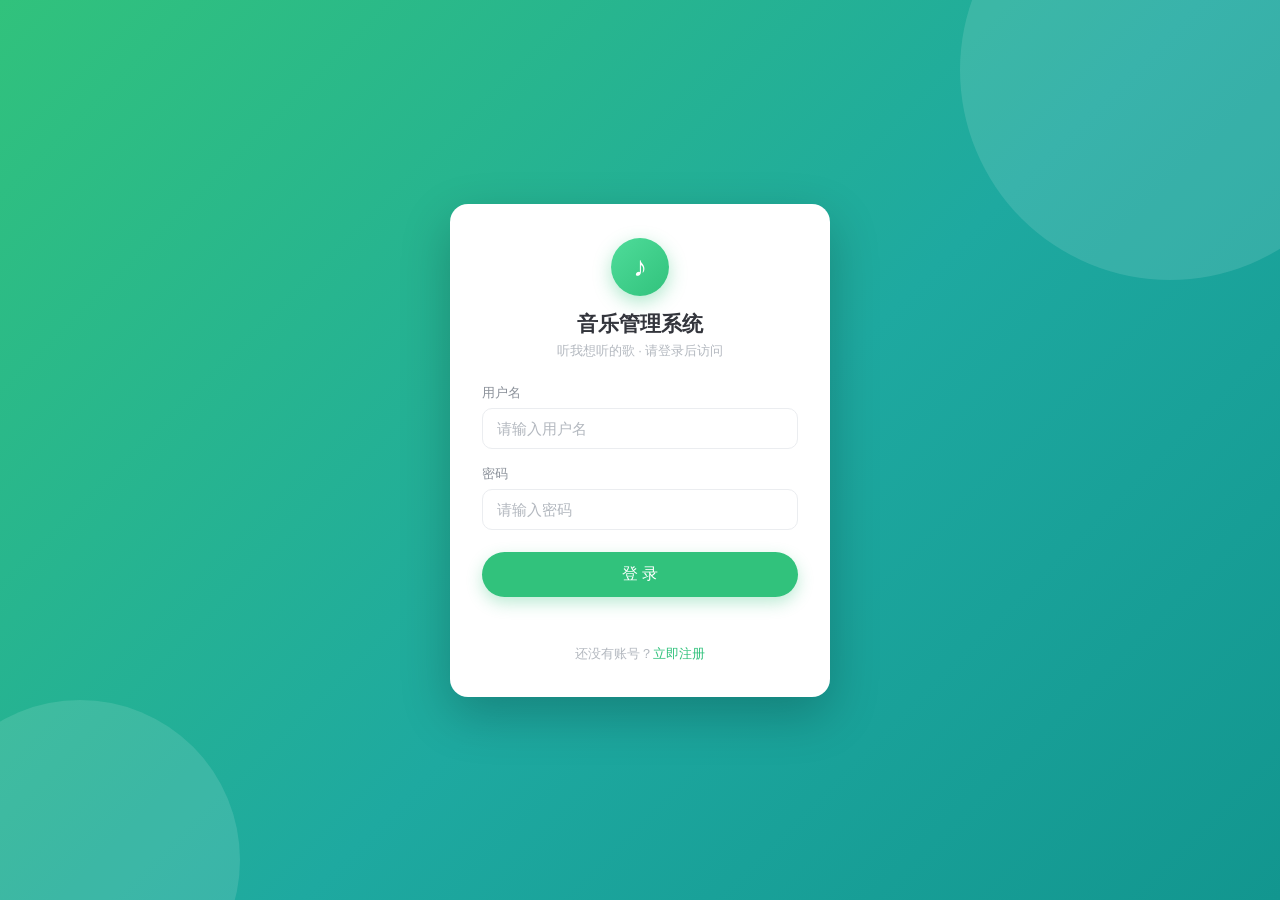
==== music/src/main/resources/static/login.html @ b978e139 "Initial commit" ====
<!DOCTYPE html>
<html lang="zh-CN">
<head>
  <meta charset="UTF-8">
  <meta name="viewport" content="width=device-width, initial-scale=1.0">
  <title>登录 · 音乐管理</title>
  <link rel="stylesheet" href="css/qqmusic.css">
  <style>
    .field { margin-bottom: 16px; }
  </style>
</head>
<body class="qm-auth">
  <div class="auth-card">
    <div class="logo">♪</div>
    <h1>音乐管理系统</h1>
    <div class="sub">听我想听的歌 · 请登录后访问</div>

    <div class="field">
      <label>用户名</label>
      <input id="name" autocomplete="username" placeholder="请输入用户名" />
    </div>
    <div class="field">
      <label>密码</label>
      <input id="password" type="password" autocomplete="current-password" placeholder="请输入密码" />
    </div>
    <button class="primary" id="btn" onclick="doLogin()">登 录</button>
    <div class="err" id="err"></div>

    <div class="foot">还没有账号？<a href="register.html">立即注册</a></div>
  </div>

  <script>
    const API = "/user";

    function setErr(msg) { document.getElementById("err").textContent = msg || ""; }

    async function doLogin() {
      const name = document.getElementById("name").value.trim();
      const password = document.getElementById("password").value;
      if (!name) return setErr("请输入用户名");
      if (!password) return setErr("请输入密码");

      const btn = document.getElementById("btn");
      btn.disabled = true; btn.textContent = "登录中…"; setErr("");

      try {
        const body = new URLSearchParams({ name, password });
        const r = await fetch(`${API}/login`, {
          method: "POST",
          headers: { "Content-Type": "application/x-www-form-urlencoded" },
          body
        });
        const data = await r.json();
        if (data.success) {
          sessionStorage.setItem("musicUser", name);
          location.replace("music.html");
        } else {
          setErr(data.errorMessage || "用户名或密码错误");
          btn.disabled = false; btn.textContent = "登 录";
        }
      } catch (e) {
        setErr("请求失败：" + e.message);
        btn.disabled = false; btn.textContent = "登 录";
      }
    }

    // 已登录则直接进入
    if (sessionStorage.getItem("musicUser")) location.replace("music.html");

    // 回车登录
    ["name", "password"].forEach(id =>
      document.getElementById(id).addEventListener("keydown", e => { if (e.key === "Enter") doLogin(); }));
  </script>
</body>
</html>
---- music/src/main/resources/static/css/qqmusic.css ----
/* ==========================================================================
   QQ 音乐风格主题 · 全站共用样式
   页面通过 <link rel="stylesheet" href="css/qqmusic.css"> 引入，
   仅保留页面独有的样式在各自的 <style> 中。
   ========================================================================== */

:root {
  --qm-green: #31c27c;          /* 主色：QQ 音乐绿 */
  --qm-green-dark: #26a768;
  --qm-green-soft: #eaf9f1;     /* 绿色浅底（标签 / 选中态） */
  --qm-bg: #f5f6f7;             /* 页面底色 */
  --qm-card: #ffffff;
  --qm-text: #33353c;
  --qm-text-2: #8a9099;         /* 次级文字 */
  --qm-text-3: #b3b8bf;         /* 占位 / 弱化文字 */
  --qm-border: #ebedf0;
  --qm-hover: #f7f8fa;
  --qm-red: #ff5252;            /* 危险 / 红心 */
  --qm-red-soft: #fff0f0;
  --qm-gold: #ffb422;
  --qm-side-w: 216px;
  --qm-radius: 12px;
  --qm-shadow: 0 2px 12px rgba(0, 0, 0, .05);
}

* { box-sizing: border-box; margin: 0; padding: 0; }

body {
  font-family: -apple-system, BlinkMacSystemFont, "PingFang SC", "Hiragino Sans GB",
               "Microsoft YaHei", "Segoe UI", sans-serif;
  background: var(--qm-bg);
  color: var(--qm-text);
  font-size: 14px;
  -webkit-font-smoothing: antialiased;
}

a { color: var(--qm-green); text-decoration: none; }
a:hover { color: var(--qm-green-dark); }

/* 细滚动条，贴近客户端观感 */
::-webkit-scrollbar { width: 8px; height: 8px; }
::-webkit-scrollbar-thumb { background: #d8dce0; border-radius: 4px; }
::-webkit-scrollbar-thumb:hover { background: #c3c8ce; }
::-webkit-scrollbar-track { background: transparent; }

/* ============================ 应用骨架 ============================ */
/* 左侧固定导航 + 右侧内容区，由 js/shell.js 注入侧栏内容 */
.qm-side {
  position: fixed; top: 0; left: 0; bottom: 0; width: var(--qm-side-w);
  background: #fff; border-right: 1px solid var(--qm-border);
  display: flex; flex-direction: column; z-index: 40;
}
.qm-brand {
  display: flex; align-items: center; gap: 10px; padding: 20px 20px 16px;
  color: var(--qm-text); text-decoration: none;
}
.qm-brand .logo {
  width: 34px; height: 34px; border-radius: 50%; flex-shrink: 0;
  background: linear-gradient(135deg, #4fdc9a, var(--qm-green));
  color: #fff; font-size: 18px;
  display: flex; align-items: center; justify-content: center;
  box-shadow: 0 3px 8px rgba(49, 194, 124, .35);
}
.qm-brand .name { font-size: 17px; font-weight: 700; letter-spacing: .5px; }
.qm-brand .name small { display: block; font-size: 11px; font-weight: 400; color: var(--qm-text-3); letter-spacing: 0; }

.qm-nav { flex: 1; overflow-y: auto; padding-bottom: 12px; }
.qm-nav .group { font-size: 12px; color: var(--qm-text-3); padding: 14px 20px 6px; letter-spacing: .5px; }
.qm-nav a {
  position: relative; display: flex; align-items: center; gap: 10px;
  padding: 9px 20px; font-size: 14px; color: #5c6672; text-decoration: none; transition: .12s;
}
.qm-nav a .ic { width: 18px; text-align: center; font-size: 15px; }
.qm-nav a:hover { background: var(--qm-hover); color: var(--qm-text); }
.qm-nav a.active { background: var(--qm-green-soft); color: var(--qm-green-dark); font-weight: 600; }
.qm-nav a.active::before {
  content: ""; position: absolute; left: 0; top: 8px; bottom: 8px;
  width: 3px; border-radius: 0 3px 3px 0; background: var(--qm-green);
}

.qm-side-foot { border-top: 1px solid var(--qm-border); padding: 12px 16px; display: flex; align-items: center; gap: 10px; }
.qm-side-foot .avatar {
  width: 32px; height: 32px; border-radius: 50%; flex-shrink: 0;
  background: var(--qm-green-soft); color: var(--qm-green-dark);
  display: flex; align-items: center; justify-content: center; font-size: 14px; font-weight: 700;
}
.qm-side-foot .who { flex: 1; min-width: 0; }
.qm-side-foot .who .n { font-size: 13px; font-weight: 600; white-space: nowrap; overflow: hidden; text-overflow: ellipsis; }
.qm-side-foot .who .r { font-size: 11px; color: var(--qm-text-3); }
.qm-side-foot .out {
  background: none; color: var(--qm-text-3); padding: 4px 6px; font-size: 16px; border-radius: 6px;
}
.qm-side-foot .out:hover { background: var(--qm-hover); color: var(--qm-red); }

.qm-main { margin-left: var(--qm-side-w); min-height: 100vh; display: flex; flex-direction: column; }

/* 顶栏：返回 / 标题 / 右侧操作 */
.qm-top {
  position: sticky; top: 0; z-index: 30;
  background: rgba(255, 255, 255, .9); backdrop-filter: saturate(180%) blur(12px);
  border-bottom: 1px solid var(--qm-border);
  display: flex; align-items: center; gap: 14px; padding: 0 28px; height: 60px; flex-wrap: wrap;
}
.qm-top h1 { font-size: 19px; font-weight: 600; }
.qm-top .sub { font-size: 12px; color: var(--qm-text-3); margin-top: 1px; }
.qm-top .spacer { flex: 1; }
.qm-top .acts { display: flex; align-items: center; gap: 10px; }
.qm-back {
  width: 30px; height: 30px; border-radius: 50%; background: var(--qm-hover); color: var(--qm-text-2);
  display: inline-flex; align-items: center; justify-content: center; font-size: 15px; text-decoration: none;
  flex-shrink: 0; transition: .12s;
}
.qm-back:hover { background: #eceef1; color: var(--qm-text); }

.qm-content { flex: 1; padding: 22px 28px 40px; }

/* 圆形图标按钮（顶栏铃铛 / 设置等） */
.icon-btn {
  position: relative; width: 34px; height: 34px; border-radius: 50%; padding: 0;
  background: var(--qm-hover); color: #5c6672; font-size: 16px; border: none; cursor: pointer;
  display: inline-flex; align-items: center; justify-content: center; text-decoration: none; transition: .12s;
}
.icon-btn:hover { background: #eceef1; color: var(--qm-text); filter: none; transform: none; }
.icon-btn .badge {
  position: absolute; top: -3px; right: -3px; min-width: 17px; height: 17px; padding: 0 4px;
  background: var(--qm-red); color: #fff; font-size: 11px; line-height: 17px; text-align: center;
  border-radius: 9px; box-shadow: 0 0 0 2px #fff;
}

/* ============================ 表单控件 ============================ */
input, select, textarea, button {
  font-family: inherit; font-size: 14px; outline: none;
}
input, select, textarea {
  padding: 8px 14px; border-radius: 8px; border: 1px solid var(--qm-border);
  background: #fff; color: var(--qm-text); transition: .15s;
}
input::placeholder, textarea::placeholder { color: var(--qm-text-3); }
input:focus, select:focus, textarea:focus {
  border-color: var(--qm-green); box-shadow: 0 0 0 3px rgba(49, 194, 124, .12);
}
input[type="file"] { padding: 7px 10px; background: var(--qm-hover); border-style: dashed; }
select { cursor: pointer; }

button {
  cursor: pointer; border: none; color: #fff; background: var(--qm-green);
  padding: 8px 18px; border-radius: 999px; transition: .15s; font-weight: 500;
}
button:hover { background: var(--qm-green-dark); }
button:active { transform: scale(.97); }
button:disabled { opacity: .45; cursor: not-allowed; transform: none; }
button.ghost { background: #fff; color: #5c6672; border: 1px solid var(--qm-border); }
button.ghost:hover { background: var(--qm-hover); border-color: #dcdfe4; color: var(--qm-text); }
button.danger { background: #fff; color: var(--qm-red); border: 1px solid #ffd6d6; }
button.danger:hover { background: var(--qm-red); color: #fff; border-color: var(--qm-red); }
button.small { padding: 5px 14px; font-size: 13px; }

/* ============================ 卡片 / 工具栏 ============================ */
.card {
  background: var(--qm-card); border-radius: var(--qm-radius); padding: 18px 20px;
  margin-bottom: 16px; box-shadow: var(--qm-shadow);
}
.card.flush { padding: 6px 0; overflow: hidden; }
.card-title { font-size: 16px; font-weight: 600; margin-bottom: 14px; display: flex; align-items: center; gap: 8px; }
.narrow { max-width: 880px; margin: 0 auto; }

.toolbar { display: flex; gap: 10px; align-items: center; flex-wrap: wrap; }
/* 顶部搜索输入：QQ 音乐式胶囊搜索框 */
.search {
  padding: 8px 16px; border-radius: 999px; background: var(--qm-hover); border-color: transparent; width: 240px;
}
.search:focus { background: #fff; border-color: var(--qm-green); }

/* ============================ 表格 ============================ */
table { width: 100%; border-collapse: collapse; }
th, td { text-align: left; padding: 11px 12px; border-bottom: 1px solid var(--qm-border); font-size: 14px; }
th { color: var(--qm-text-2); font-weight: 500; font-size: 12px; letter-spacing: .04em; }
tbody tr { transition: .12s; }
tbody tr:hover td { background: var(--qm-hover); }
tbody tr:last-child td { border-bottom: none; }

/* ============================ 标签 / 空态 / 分页 ============================ */
.tags { display: flex; flex-wrap: wrap; gap: 6px; }
.tag {
  font-size: 11px; background: var(--qm-green-soft); color: var(--qm-green-dark);
  padding: 2px 9px; border-radius: 999px;
}
.empty, .state { text-align: center; color: var(--qm-text-3); padding: 46px 20px; font-size: 14px; }

.pager { display: flex; gap: 10px; align-items: center; justify-content: center; }
.pager .pn { font-size: 13px; color: var(--qm-text-2); min-width: 90px; text-align: center; }

/* ============================ 弹窗 ============================ */
.mask {
  position: fixed; inset: 0; background: rgba(20, 22, 26, .45);
  display: none; align-items: center; justify-content: center; z-index: 50;
  backdrop-filter: blur(2px);
}
.mask.show { display: flex; }
.modal {
  background: #fff; border-radius: 16px; padding: 24px; width: 460px; max-width: 92vw;
  max-height: 90vh; overflow: auto; box-shadow: 0 20px 60px rgba(0, 0, 0, .25);
  animation: qmPop .18s ease-out;
}
@keyframes qmPop { from { opacity: 0; transform: translateY(10px) scale(.98); } }
.modal h3 { font-size: 17px; margin-bottom: 18px; }
.field { margin-bottom: 13px; }
.field label { display: block; font-size: 13px; color: var(--qm-text-2); margin-bottom: 6px; }
.field input, .field select, .field textarea { width: 100%; }
.field textarea { resize: vertical; min-height: 64px; line-height: 1.6; }
.modal-actions { display: flex; justify-content: flex-end; gap: 10px; margin-top: 20px; }

/* ============================ Toast ============================ */
#toast {
  position: fixed; top: 24px; left: 50%; transform: translateX(-50%) translateY(-8px);
  padding: 10px 20px; border-radius: 999px; color: #fff; font-size: 14px;
  opacity: 0; transition: .25s; pointer-events: none; z-index: 100;
  box-shadow: 0 6px 20px rgba(0, 0, 0, .16);
}
#toast.show { opacity: 1; transform: translateX(-50%) translateY(0); }
#toast.ok { background: var(--qm-green); }
#toast.err { background: var(--qm-red); }

/* ============================ 音频播放器 ============================ */
audio { width: 100%; height: 34px; }
audio::-webkit-media-controls-panel { background: var(--qm-hover); }

/* ============================ 登录 / 注册等居中页 ============================ */
body.qm-auth {
  min-height: 100vh; display: flex; align-items: center; justify-content: center; padding: 24px;
  background: linear-gradient(135deg, #31c27c 0%, #1ea9a0 55%, #12968f 100%);
  background-attachment: fixed;
}
/* 背景光晕，模拟客户端启动页；用 fixed 定位以免撑出滚动条 */
body.qm-auth::before, body.qm-auth::after {
  content: ""; position: fixed; border-radius: 50%; background: rgba(255, 255, 255, .12);
}
body.qm-auth::before { width: 420px; height: 420px; top: -140px; right: -100px; }
body.qm-auth::after { width: 320px; height: 320px; bottom: -120px; left: -80px; }

.auth-card {
  position: relative; z-index: 1;
  background: #fff; border-radius: 18px; padding: 34px 32px; width: 380px; max-width: 92vw;
  box-shadow: 0 18px 50px rgba(0, 0, 0, .22);
}
.auth-card.wide { width: 480px; max-width: 94vw; }
.auth-card .logo {
  width: 58px; height: 58px; margin: 0 auto; border-radius: 50%;
  background: linear-gradient(135deg, #4fdc9a, var(--qm-green));
  color: #fff; font-size: 28px;
  display: flex; align-items: center; justify-content: center;
  box-shadow: 0 6px 18px rgba(49, 194, 124, .38);
}
.auth-card h1 { font-size: 21px; text-align: center; margin: 14px 0 4px; }
.auth-card .sub { text-align: center; color: var(--qm-text-3); font-size: 13px; margin-bottom: 24px; }
.auth-card .field input, .auth-card .field select { padding: 11px 14px; font-size: 15px; border-radius: 10px; }
.auth-card .row { display: flex; gap: 12px; }
.auth-card .row .field { flex: 1; }
.auth-card .primary {
  width: 100%; font-size: 16px; padding: 12px; border-radius: 999px; margin-top: 6px;
  box-shadow: 0 6px 16px rgba(49, 194, 124, .32);
}
.auth-card .err { color: var(--qm-red); font-size: 13px; min-height: 18px; margin-top: 12px; text-align: center; }
.auth-card .foot { text-align: center; font-size: 13px; color: var(--qm-text-3); margin-top: 18px; }

/* ============================ 窄屏适配 ============================ */
@media (max-width: 900px) {
  :root { --qm-side-w: 0px; }
  .qm-side { display: none; }
  .qm-top { padding: 0 16px; }
  .qm-content { padding: 16px; }
}
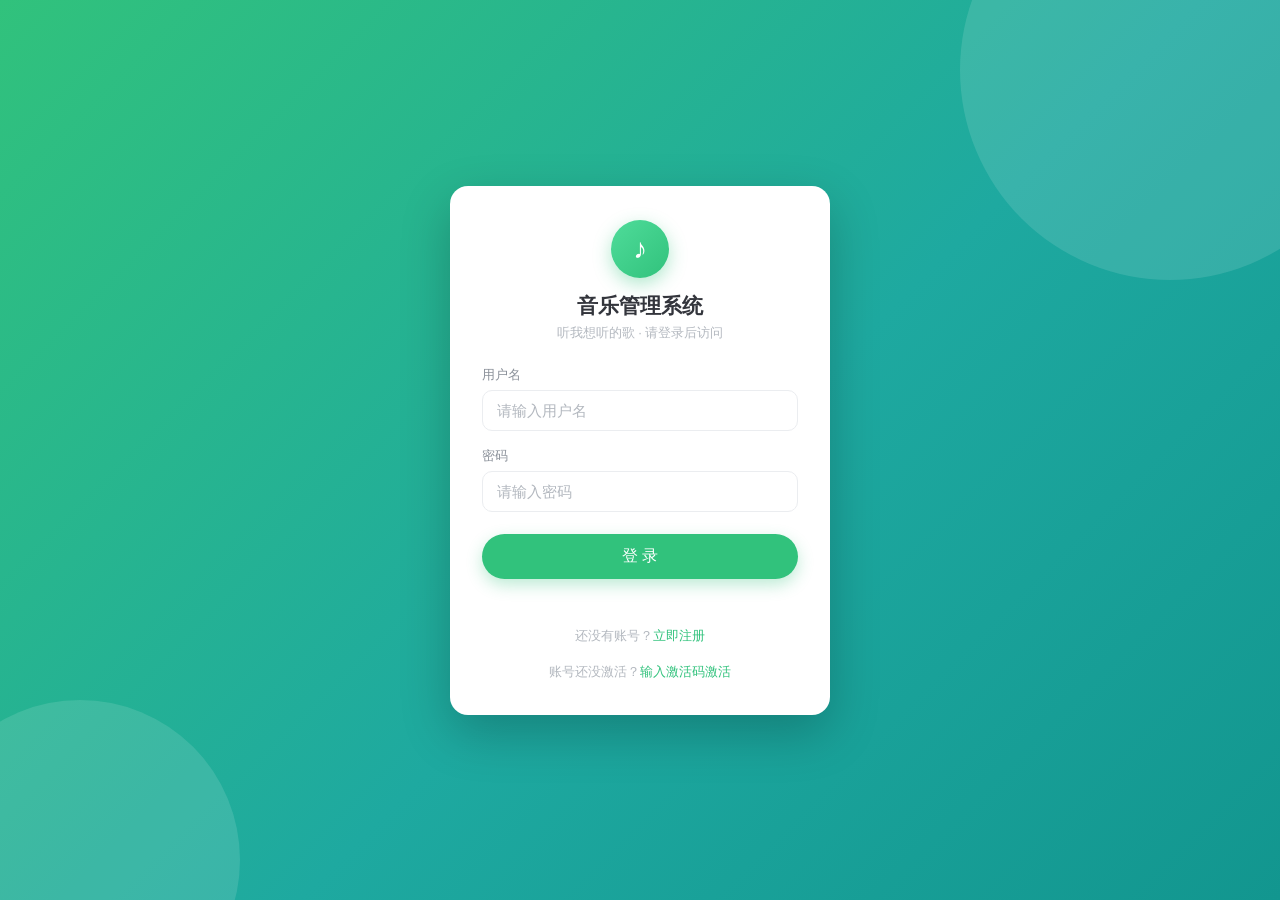
==== commit 6fd3486f: "update" ====
--- a/music/src/main/resources/static/login.html
+++ b/music/src/main/resources/static/login.html
@@ -27,12 +27,21 @@
     <div class="err" id="err"></div>
 
     <div class="foot">还没有账号？<a href="register.html">立即注册</a></div>
+    <div class="foot">账号还没激活？<a href="activate.html">输入激活码激活</a></div>
   </div>
 
   <script>
     const API = "/user";
 
     function setErr(msg) { document.getElementById("err").textContent = msg || ""; }
+
+    // 登录成功后的去向：优先回跳 redirect 参数指定的页面（如邮件推荐的音乐详情页）
+    // 只接受站内相对地址，避免被构造成跳转外站的链接
+    function nextUrl() {
+      const raw = new URLSearchParams(location.search).get("redirect") || "";
+      if (!raw || raw.startsWith("//") || /^[a-z][a-z0-9+.-]*:/i.test(raw)) return "music.html";
+      return raw;
+    }
 
     async function doLogin() {
       const name = document.getElementById("name").value.trim();
@@ -53,7 +62,7 @@
         const data = await r.json();
         if (data.success) {
           sessionStorage.setItem("musicUser", name);
-          location.replace("music.html");
+          location.replace(nextUrl());
         } else {
           setErr(data.errorMessage || "用户名或密码错误");
           btn.disabled = false; btn.textContent = "登 录";
@@ -65,7 +74,7 @@
     }
 
     // 已登录则直接进入
-    if (sessionStorage.getItem("musicUser")) location.replace("music.html");
+    if (sessionStorage.getItem("musicUser")) location.replace(nextUrl());
 
     // 回车登录
     ["name", "password"].forEach(id =>
